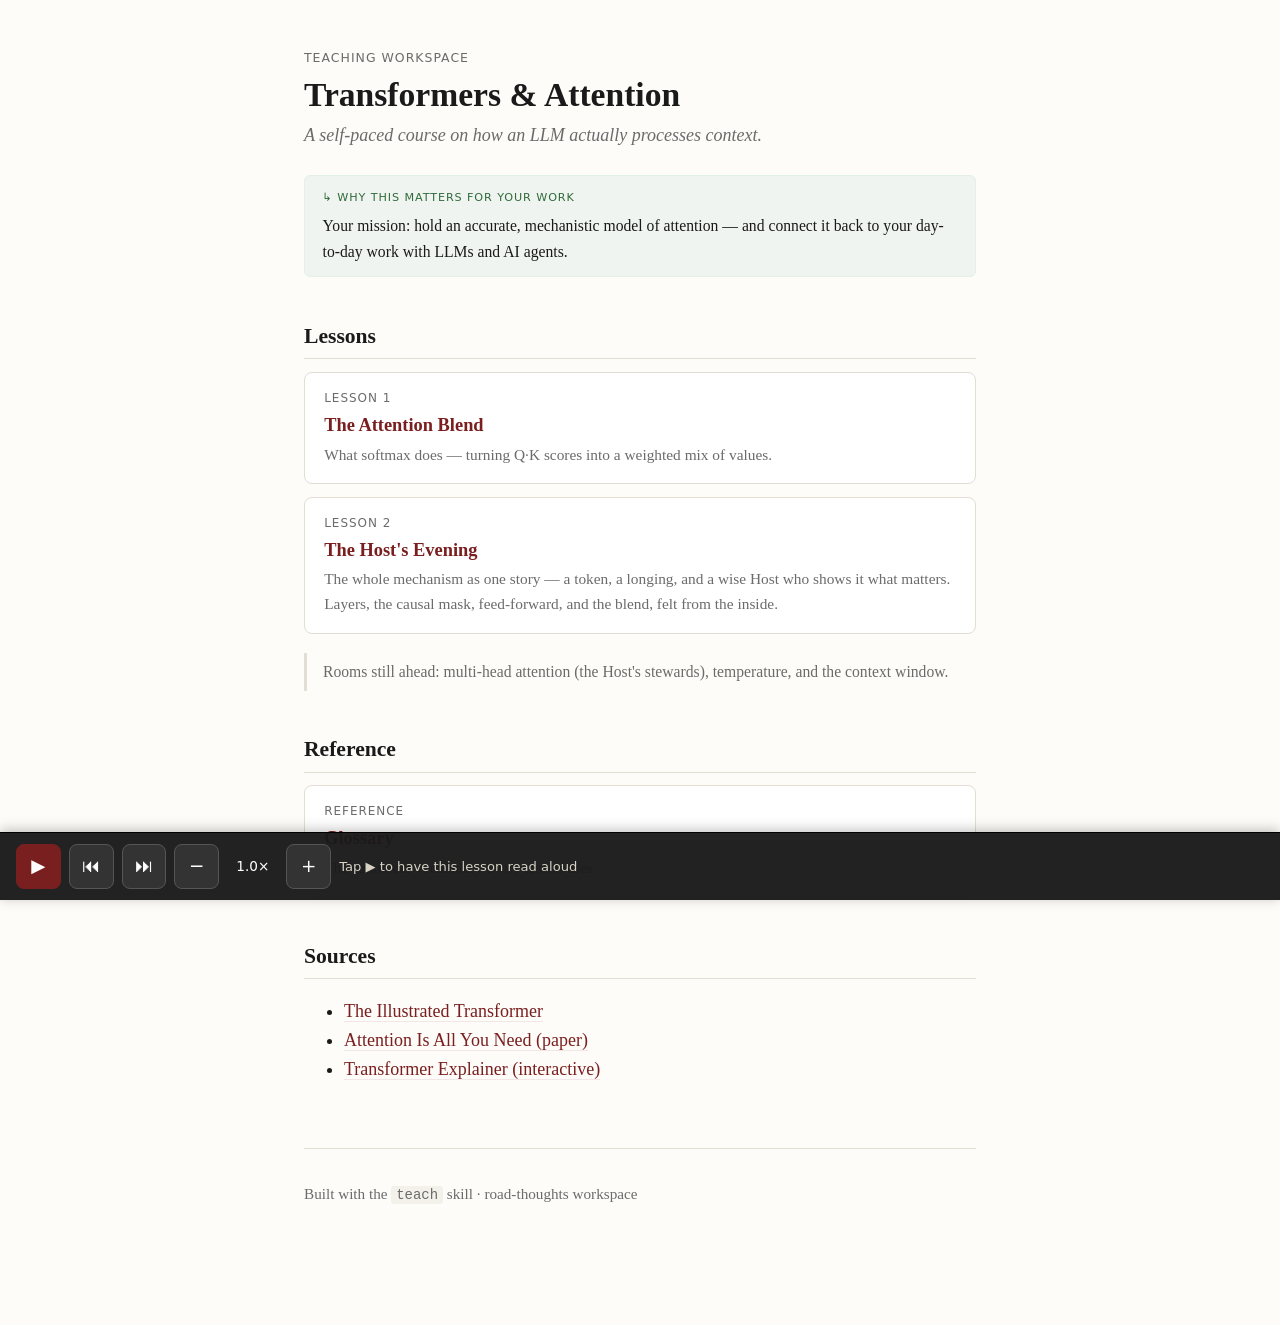
==== index.html @ 41fa2bc3 "Add Lesson 2: The Host's Evening (narrative attention metaphor) - lessons/0002-the-hosts-evening.htm" ====
<!DOCTYPE html>
<html lang="en">
<head>
<meta charset="utf-8" />
<meta name="viewport" content="width=device-width, initial-scale=1" />
<title>Transformers &amp; Attention — Course Home</title>
<link rel="stylesheet" href="assets/lesson.css" />
<script src="assets/speech.js" defer></script>
<style>
  .card { display:block; border:1px solid var(--rule); border-radius:8px;
    padding:1rem 1.2rem; margin:0.8rem 0; background:#fff; }
  .card:hover { border-color: var(--accent); }
  .card .n { font-family: ui-sans-serif, system-ui, sans-serif; font-size:0.75rem;
    letter-spacing:0.08em; text-transform:uppercase; color:var(--muted); }
  .card .t { font-size:1.15rem; font-weight:600; margin:0.15rem 0; }
  .card .d { color:var(--muted); font-size:0.96rem; }
</style>
</head>
<body>
<header>
  <div class="breadcrumb">Teaching Workspace</div>
  <h1>Transformers &amp; Attention</h1>
  <p class="subtitle">A self-paced course on how an LLM actually processes context.</p>
</header>

<main>
  <div class="mission">Your mission: hold an accurate, mechanistic model of attention — and
  connect it back to your day-to-day work with LLMs and AI agents.</div>

  <h2>Lessons</h2>
  <a class="card" href="lessons/0001-the-attention-blend.html">
    <div class="n">Lesson 1</div>
    <div class="t">The Attention Blend</div>
    <div class="d">What softmax does — turning Q·K scores into a weighted mix of values.</div>
  </a>

  <a class="card" href="lessons/0002-the-hosts-evening.html">
    <div class="n">Lesson 2</div>
    <div class="t">The Host's Evening</div>
    <div class="d">The whole mechanism as one story — a token, a longing, and a wise Host who
      shows it what matters. Layers, the causal mask, feed-forward, and the blend, felt from
      the inside.</div>
  </a>

  <p class="note">Rooms still ahead: multi-head attention (the Host's stewards), temperature,
  and the context window.</p>

  <h2>Reference</h2>
  <a class="card" href="reference/glossary.html">
    <div class="n">Reference</div>
    <div class="t">Glossary</div>
    <div class="d">The canonical vocabulary every lesson uses.</div>
  </a>

  <h2>Sources</h2>
  <ul>
    <li><a href="https://jalammar.github.io/illustrated-transformer/">The Illustrated Transformer</a></li>
    <li><a href="https://arxiv.org/abs/1706.03762">Attention Is All You Need (paper)</a></li>
    <li><a href="https://poloclub.github.io/transformer-explainer/">Transformer Explainer (interactive)</a></li>
  </ul>
</main>

<footer>
  <p>Built with the <code>teach</code> skill · road-thoughts workspace</p>
</footer>
</body>
</html>
---- assets/lesson.css ----
/* lesson.css — shared stylesheet for the transformers/attention course.
   Tufte-inspired: quiet typography, generous margins, restrained color.
   Every lesson and reference doc links this so the course looks like one thing. */

:root {
  --ink: #1a1a1a;
  --paper: #fdfcf9;
  --muted: #6b6b6b;
  --rule: #e3ded3;
  --accent: #7a1f1f;      /* deep red, used sparingly */
  --accent-soft: #f3e6e6;
  --key: #1f4e7a;         /* blue, for the "key" role */
  --key-soft: #e3ecf3;
  --value: #2f6b3a;       /* green, for the "value" role */
  --value-soft: #e3f0e6;
  --query: #7a1f1f;       /* red, for the "query" role */
  --query-soft: #f3e6e6;
  --code-bg: #f4f1ea;
  --maxw: 42rem;
}

* { box-sizing: border-box; }

html { -webkit-text-size-adjust: 100%; }

body {
  font-family: "Iowan Old Style", "Palatino Linotype", Palatino, "Book Antiqua",
    Georgia, serif;
  color: var(--ink);
  background: var(--paper);
  line-height: 1.6;
  font-size: 1.125rem;
  margin: 0;
  padding: 3rem 1.5rem 6rem;
}

main, header, footer { max-width: var(--maxw); margin-left: auto; margin-right: auto; }

/* Breadcrumb / course position */
.breadcrumb {
  font-family: ui-sans-serif, system-ui, -apple-system, "Segoe UI", sans-serif;
  font-size: 0.78rem;
  letter-spacing: 0.08em;
  text-transform: uppercase;
  color: var(--muted);
  margin-bottom: 0.5rem;
}

h1 {
  font-size: 2.1rem;
  line-height: 1.15;
  margin: 0.2rem 0 0.4rem;
  font-weight: 600;
}

.subtitle { color: var(--muted); font-style: italic; margin-top: 0; }

h2 {
  font-size: 1.35rem;
  margin-top: 2.6rem;
  margin-bottom: 0.6rem;
  font-weight: 600;
  border-bottom: 1px solid var(--rule);
  padding-bottom: 0.3rem;
}

h3 { font-size: 1.1rem; margin-top: 1.8rem; margin-bottom: 0.3rem; }

p { margin: 0.9rem 0; }

a { color: var(--accent); text-decoration: none; border-bottom: 1px solid var(--accent-soft); }
a:hover { border-bottom-color: var(--accent); }

code, .mono {
  font-family: "SF Mono", "JetBrains Mono", "Fira Code", ui-monospace, Menlo, monospace;
  font-size: 0.92em;
  background: var(--code-bg);
  padding: 0.08em 0.35em;
  border-radius: 3px;
}

/* Role chips: query / key / value */
.role { font-weight: 600; padding: 0.05em 0.4em; border-radius: 4px; white-space: nowrap; }
.role.q { color: var(--query); background: var(--query-soft); }
.role.k { color: var(--key);   background: var(--key-soft); }
.role.v { color: var(--value); background: var(--value-soft); }

/* Margin notes — Tufte sidenote feel, but inline & mobile-safe */
.note {
  border-left: 3px solid var(--rule);
  padding: 0.4rem 0 0.4rem 1rem;
  margin: 1.2rem 0;
  color: var(--muted);
  font-size: 0.98rem;
}

/* Key idea callout */
.keyidea {
  background: var(--accent-soft);
  border-left: 4px solid var(--accent);
  padding: 0.8rem 1.1rem;
  border-radius: 0 6px 6px 0;
  margin: 1.4rem 0;
}
.keyidea strong { color: var(--accent); }

/* The mission tie-in box */
.mission {
  background: #f0f4f0;
  border: 1px solid var(--value-soft);
  border-radius: 6px;
  padding: 0.8rem 1.1rem;
  margin: 1.6rem 0;
  font-size: 0.98rem;
}
.mission::before {
  content: "↳ why this matters for your work";
  display: block;
  font-family: ui-sans-serif, system-ui, sans-serif;
  font-size: 0.7rem;
  letter-spacing: 0.08em;
  text-transform: uppercase;
  color: var(--value);
  margin-bottom: 0.4rem;
}

/* Step list */
ol.steps { counter-reset: step; list-style: none; padding-left: 0; }
ol.steps > li {
  counter-increment: step;
  position: relative;
  padding-left: 2.6rem;
  margin: 1rem 0;
}
ol.steps > li::before {
  content: counter(step);
  position: absolute; left: 0; top: 0;
  width: 1.8rem; height: 1.8rem;
  background: var(--accent); color: #fff;
  border-radius: 50%;
  display: flex; align-items: center; justify-content: center;
  font-family: ui-sans-serif, system-ui, sans-serif;
  font-size: 0.95rem; font-weight: 600;
}

/* Quiz / retrieval widget (shared component contract) */
.quiz {
  background: #fff;
  border: 1px solid var(--rule);
  border-radius: 8px;
  padding: 1.2rem 1.3rem;
  margin: 1.6rem 0;
  box-shadow: 0 1px 3px rgba(0,0,0,0.04);
}
.quiz .q { font-weight: 600; margin-bottom: 0.8rem; }
.quiz button.opt {
  display: block; width: 100%; text-align: left;
  font: inherit; font-size: 0.98rem;
  background: var(--paper); border: 1px solid var(--rule);
  border-radius: 6px; padding: 0.6rem 0.8rem; margin: 0.4rem 0;
  cursor: pointer; transition: background 0.15s, border-color 0.15s;
}
.quiz button.opt:hover { border-color: var(--accent); }
.quiz button.opt.correct { background: var(--value-soft); border-color: var(--value); }
.quiz button.opt.wrong   { background: var(--query-soft); border-color: var(--query); }
.quiz .feedback { margin-top: 0.7rem; font-size: 0.96rem; min-height: 1.4rem; }
.quiz .feedback.show { animation: fade 0.3s ease; }
@keyframes fade { from { opacity: 0; } to { opacity: 1; } }

table.attn { border-collapse: collapse; margin: 1.2rem 0; font-size: 0.95rem; width: 100%; }
table.attn th, table.attn td { border: 1px solid var(--rule); padding: 0.4rem 0.6rem; text-align: center; }
table.attn th { background: var(--code-bg); font-family: ui-sans-serif, system-ui, sans-serif; font-size: 0.85rem; }

footer {
  margin-top: 4rem;
  border-top: 1px solid var(--rule);
  padding-top: 1.2rem;
  font-size: 0.95rem;
  color: var(--muted);
}
.nav { display: flex; justify-content: space-between; gap: 1rem; flex-wrap: wrap; }

.ask {
  background: var(--accent-soft);
  border-radius: 6px; padding: 0.7rem 1rem; margin: 1.4rem 0;
  font-size: 0.96rem;
}
.ask::before { content: "💬 "; }

/* ── Artifact state-cards (story props that map to internal states) ── */
.artifact {
  display: flex; gap: 1rem; align-items: flex-start;
  background: linear-gradient(180deg, #fffdf7, #faf6ec);
  border: 1px solid var(--rule);
  border-left: 4px solid var(--accent);
  border-radius: 8px;
  padding: 0.9rem 1.1rem;
  margin: 1.4rem 0;
  box-shadow: 0 1px 4px rgba(0,0,0,0.05);
}
.artifact .icon { font-size: 2rem; line-height: 1; flex: 0 0 auto; }
.artifact .body { flex: 1 1 auto; }
.artifact .name {
  font-weight: 600; font-size: 1.05rem; display: block;
}
.artifact .maps {
  display: block; font-style: italic; color: var(--accent);
  font-size: 0.9rem; margin: 0.1rem 0 0.5rem;
}
.artifact .desc { display: block; font-size: 0.98rem; }

/* Movement / scene heading inside a story */
.movement {
  font-family: ui-sans-serif, system-ui, sans-serif;
  font-size: 0.78rem; letter-spacing: 0.12em; text-transform: uppercase;
  color: var(--muted); margin: 2.4rem 0 0.2rem;
}

/* ── Hands-free audio player (assets/speech.js) ───────────────────── */
.tts-bar {
  position: fixed; left: 0; right: 0; bottom: 0; z-index: 1000;
  display: flex; align-items: center; gap: 0.5rem;
  padding: 0.7rem 1rem calc(0.7rem + env(safe-area-inset-bottom));
  background: rgba(26,26,26,0.96);
  border-top: 1px solid #000;
  font-family: ui-sans-serif, system-ui, -apple-system, sans-serif;
  box-shadow: 0 -2px 12px rgba(0,0,0,0.25);
}
.tts-bar button {
  font: inherit; color: #fff; background: #333; border: 1px solid #555;
  border-radius: 8px; padding: 0.55rem 0.7rem; min-width: 2.8rem;
  min-height: 2.8rem; font-size: 1.15rem; cursor: pointer; line-height: 1;
}
.tts-bar button.primary { background: var(--accent); border-color: var(--accent); flex: 0 0 auto; }
.tts-bar button:active { transform: scale(0.96); }
.tts-bar .tts-status {
  color: #d8d2c4; font-size: 0.82rem; flex: 1 1 auto;
  white-space: nowrap; overflow: hidden; text-overflow: ellipsis;
}
.tts-bar .tts-speed { color: #fff; font-size: 0.85rem; min-width: 3.2rem; text-align: center; }
body.has-tts { padding-bottom: 6.5rem; }

/* Current block being read aloud */
.tts-active {
  background: #fff6d6;
  box-shadow: 0 0 0 0.4rem #fff6d6;
  border-radius: 3px;
  scroll-margin-top: 30vh;
  scroll-margin-bottom: 30vh;
}
@media (prefers-reduced-motion: no-preference) {
  .tts-active { transition: background 0.2s; }
}
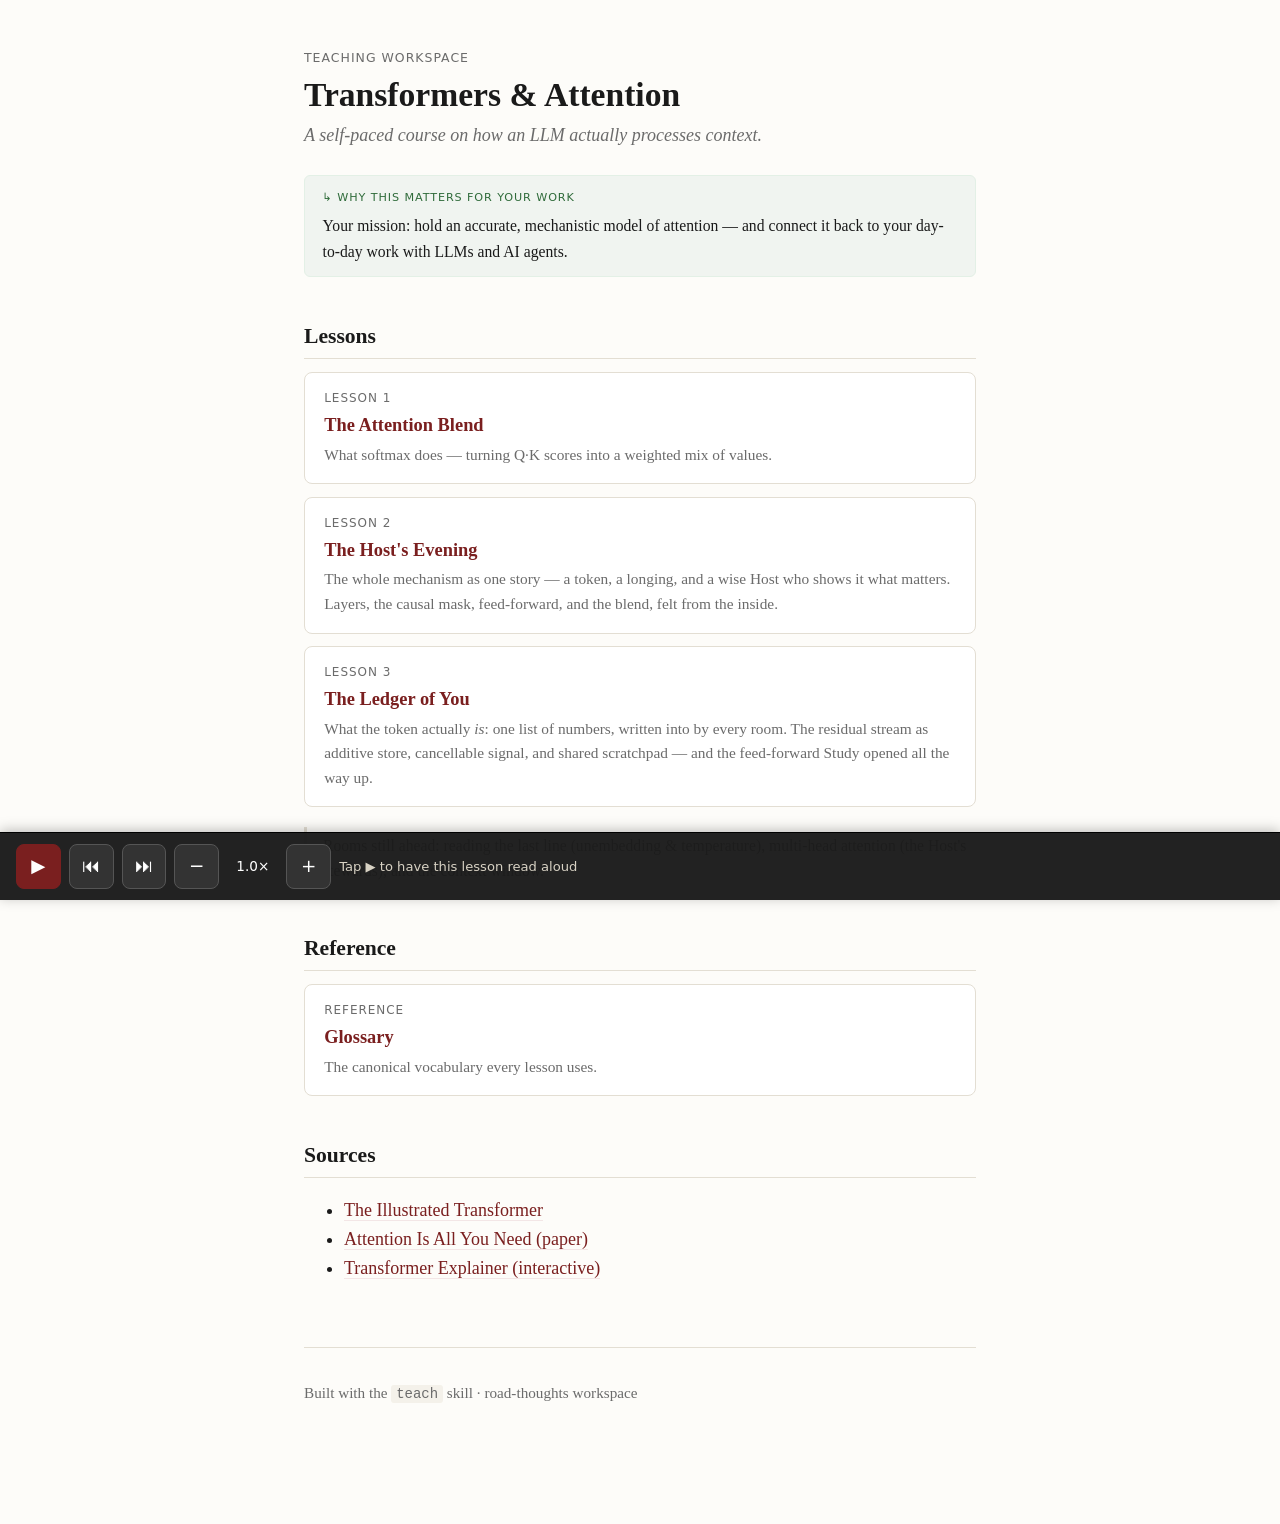
==== commit 32dcdd8e: "Add Lesson 3: The Ledger of You (residual stream + feed-forward) - lessons/0003-the-ledger-of-you.ht" ====
--- a/index.html
+++ b/index.html
@@ -42,8 +42,16 @@
       the inside.</div>
   </a>
 
-  <p class="note">Rooms still ahead: multi-head attention (the Host's stewards), temperature,
-  and the context window.</p>
+  <a class="card" href="lessons/0003-the-ledger-of-you.html">
+    <div class="n">Lesson 3</div>
+    <div class="t">The Ledger of You</div>
+    <div class="d">What the token actually <em>is</em>: one list of numbers, written into by every
+      room. The residual stream as additive store, cancellable signal, and shared scratchpad — and
+      the feed-forward Study opened all the way up.</div>
+  </a>
+
+  <p class="note">Rooms still ahead: reading the last line (unembedding &amp; temperature),
+  multi-head attention (the Host's stewards), and the context window.</p>
 
   <h2>Reference</h2>
   <a class="card" href="reference/glossary.html">
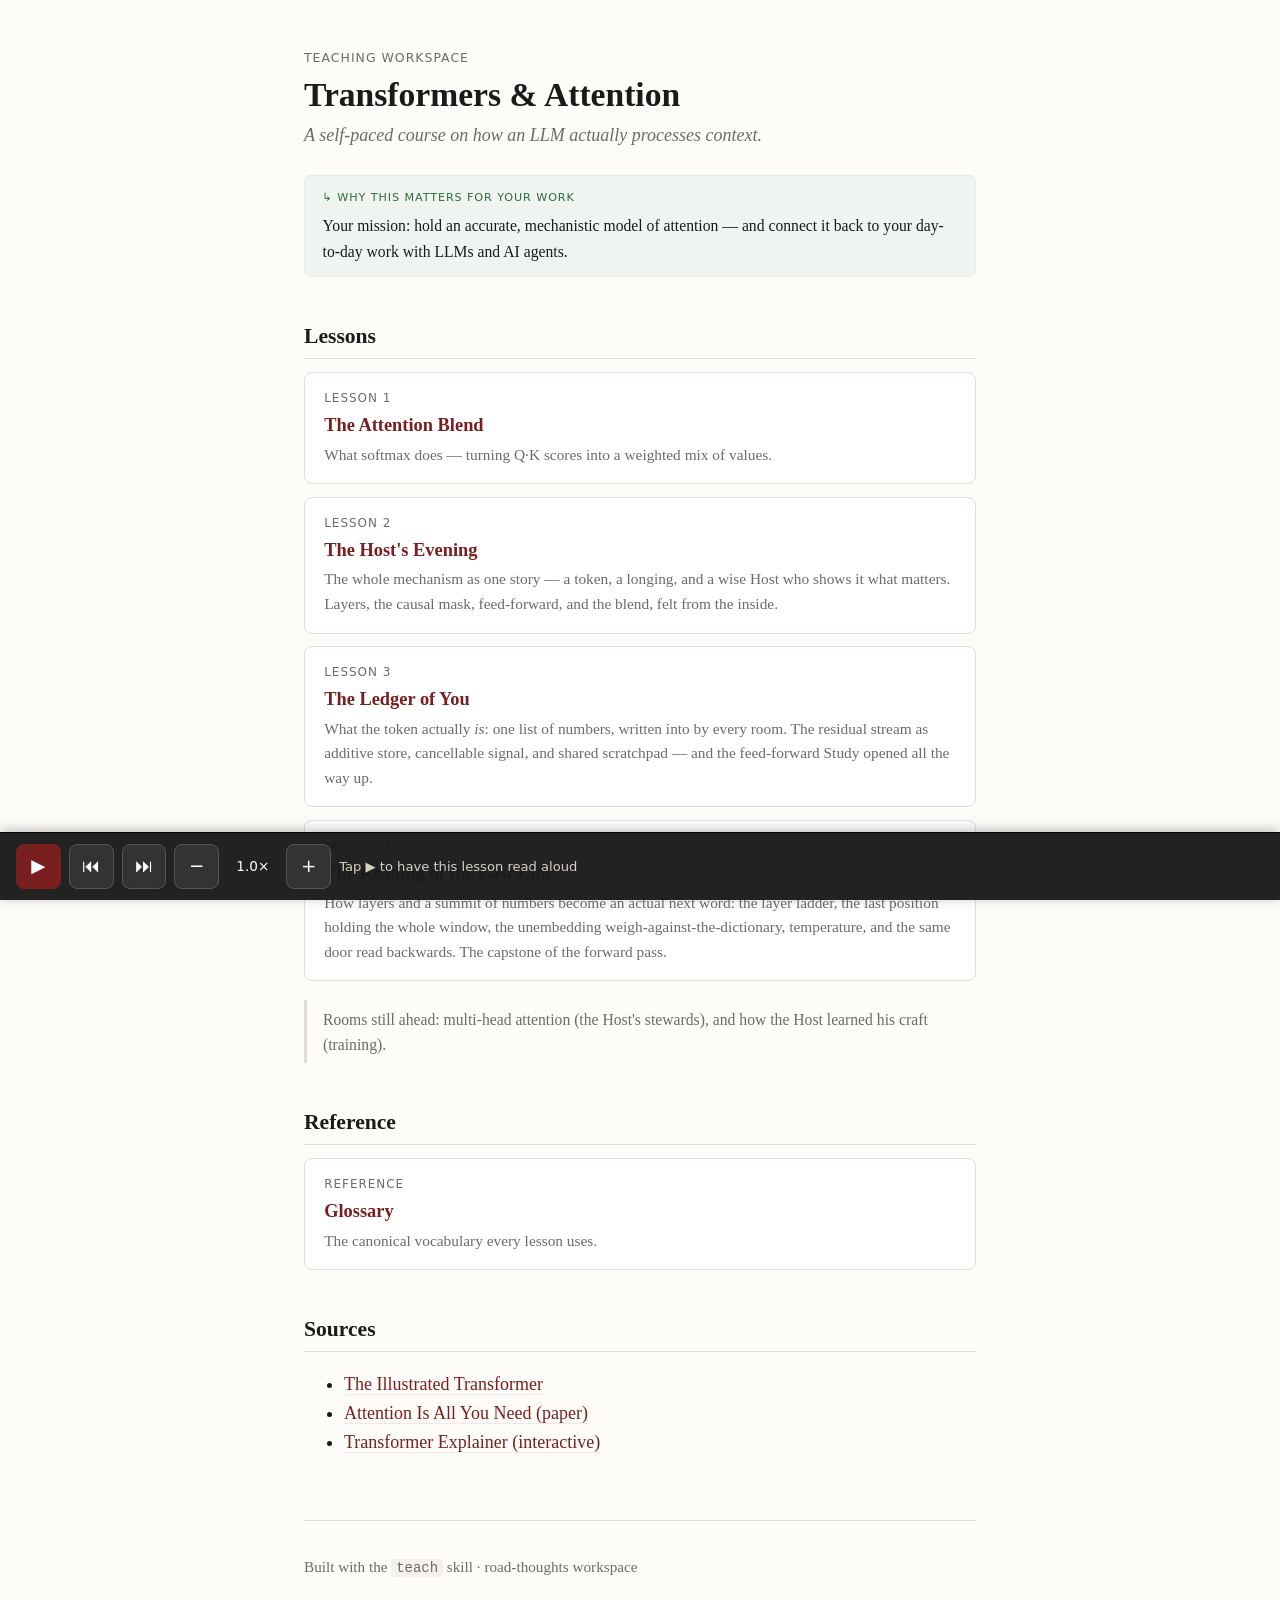
==== commit cf2f4b9d: "Add Lesson 4: The Reading of the Last Line (read-out capstone) - lessons/0004-the-reading-of-the-las" ====
--- a/index.html
+++ b/index.html
@@ -50,8 +50,16 @@
       the feed-forward Study opened all the way up.</div>
   </a>
 
-  <p class="note">Rooms still ahead: reading the last line (unembedding &amp; temperature),
-  multi-head attention (the Host's stewards), and the context window.</p>
+  <a class="card" href="lessons/0004-the-reading-of-the-last-line.html">
+    <div class="n">Lesson 4</div>
+    <div class="t">The Reading of the Last Line</div>
+    <div class="d">How layers and a summit of numbers become an actual next word: the layer ladder,
+      the last position holding the whole window, the unembedding weigh-against-the-dictionary,
+      temperature, and the same door read backwards. The capstone of the forward pass.</div>
+  </a>
+
+  <p class="note">Rooms still ahead: multi-head attention (the Host's stewards), and how the Host
+  learned his craft (training).</p>
 
   <h2>Reference</h2>
   <a class="card" href="reference/glossary.html">
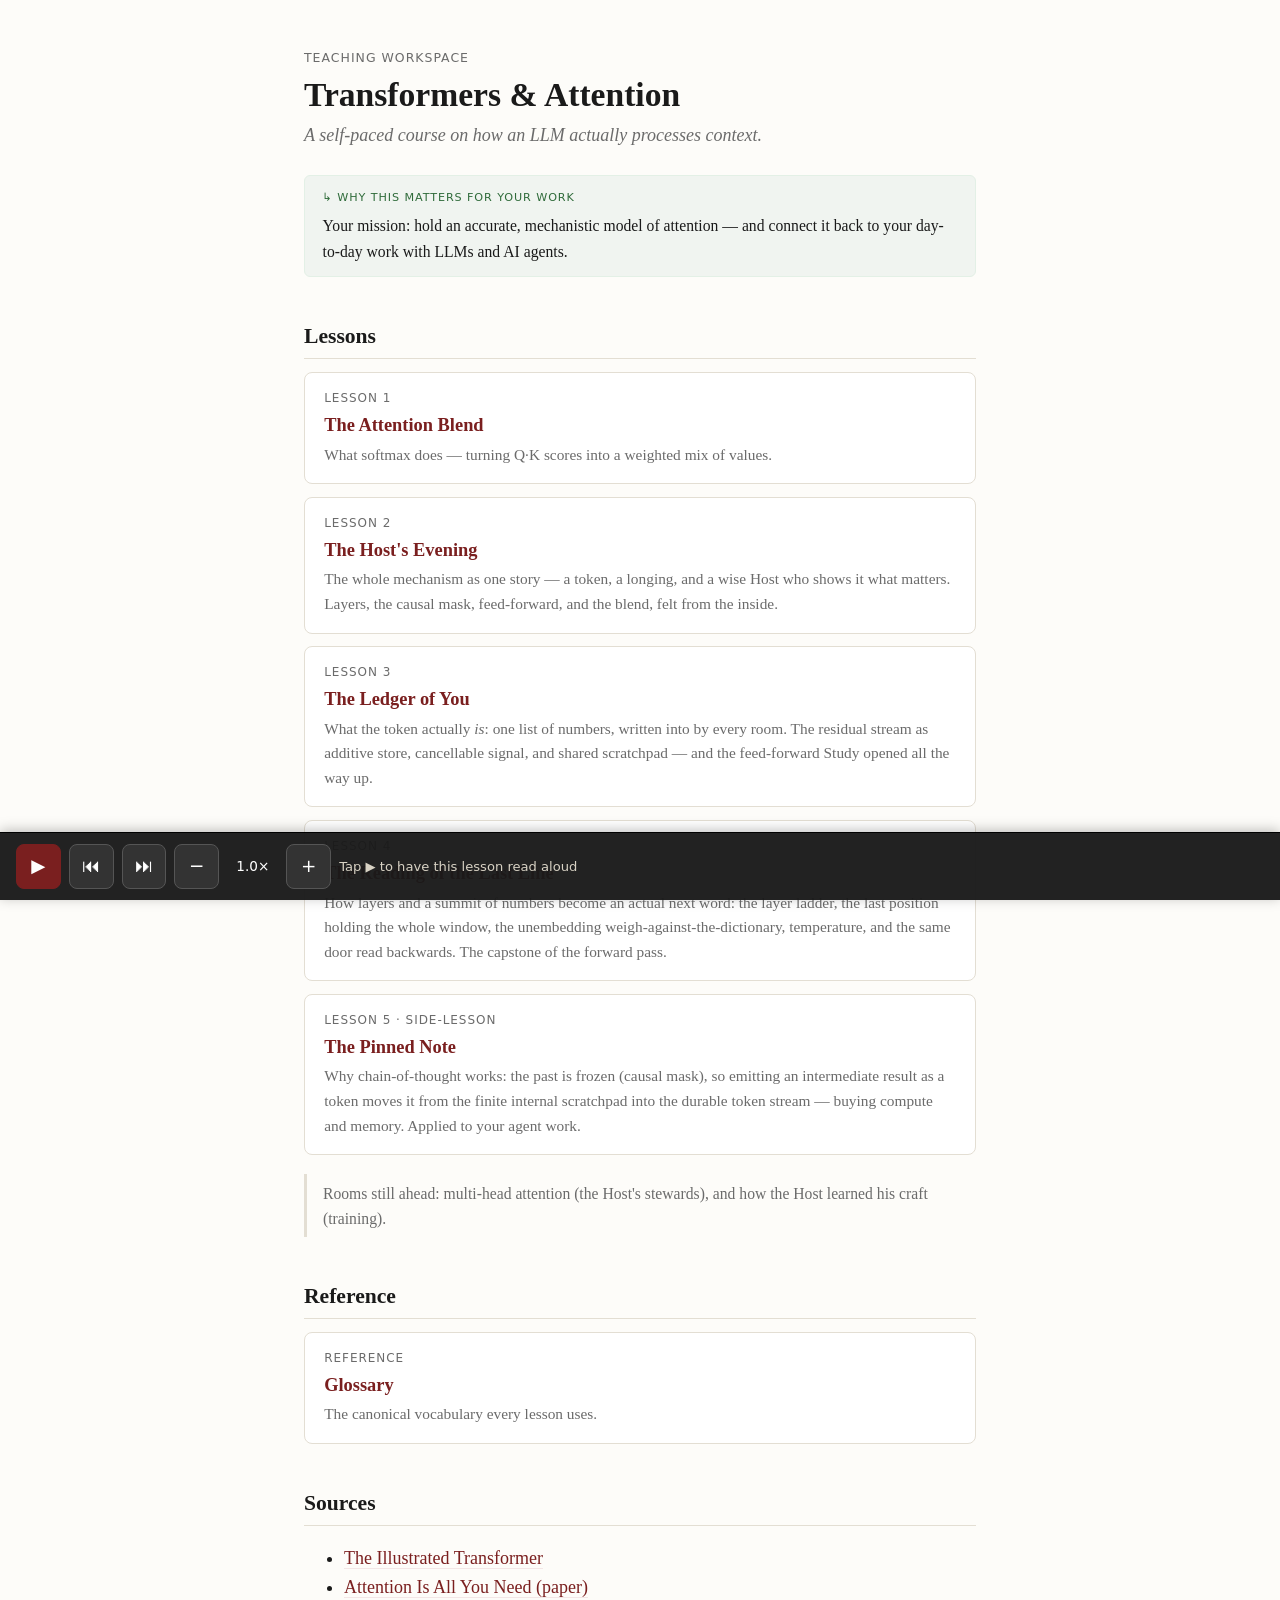
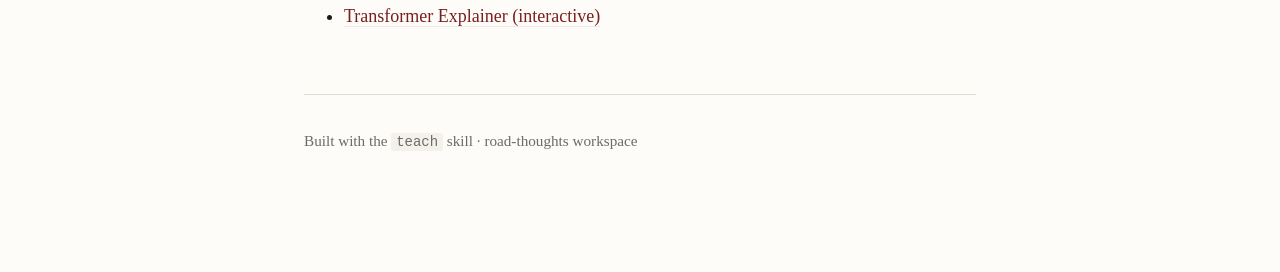
==== commit 1406d1e3: "Add Lesson 5 (side): The Pinned Note — why chain-of-thought works - lessons/0005-the-pinned-note.htm" ====
--- a/index.html
+++ b/index.html
@@ -58,6 +58,14 @@
       temperature, and the same door read backwards. The capstone of the forward pass.</div>
   </a>
 
+  <a class="card" href="lessons/0005-the-pinned-note.html">
+    <div class="n">Lesson 5 · side-lesson</div>
+    <div class="t">The Pinned Note</div>
+    <div class="d">Why chain-of-thought works: the past is frozen (causal mask), so emitting an
+      intermediate result as a token moves it from the finite internal scratchpad into the durable
+      token stream — buying compute and memory. Applied to your agent work.</div>
+  </a>
+
   <p class="note">Rooms still ahead: multi-head attention (the Host's stewards), and how the Host
   learned his craft (training).</p>
 
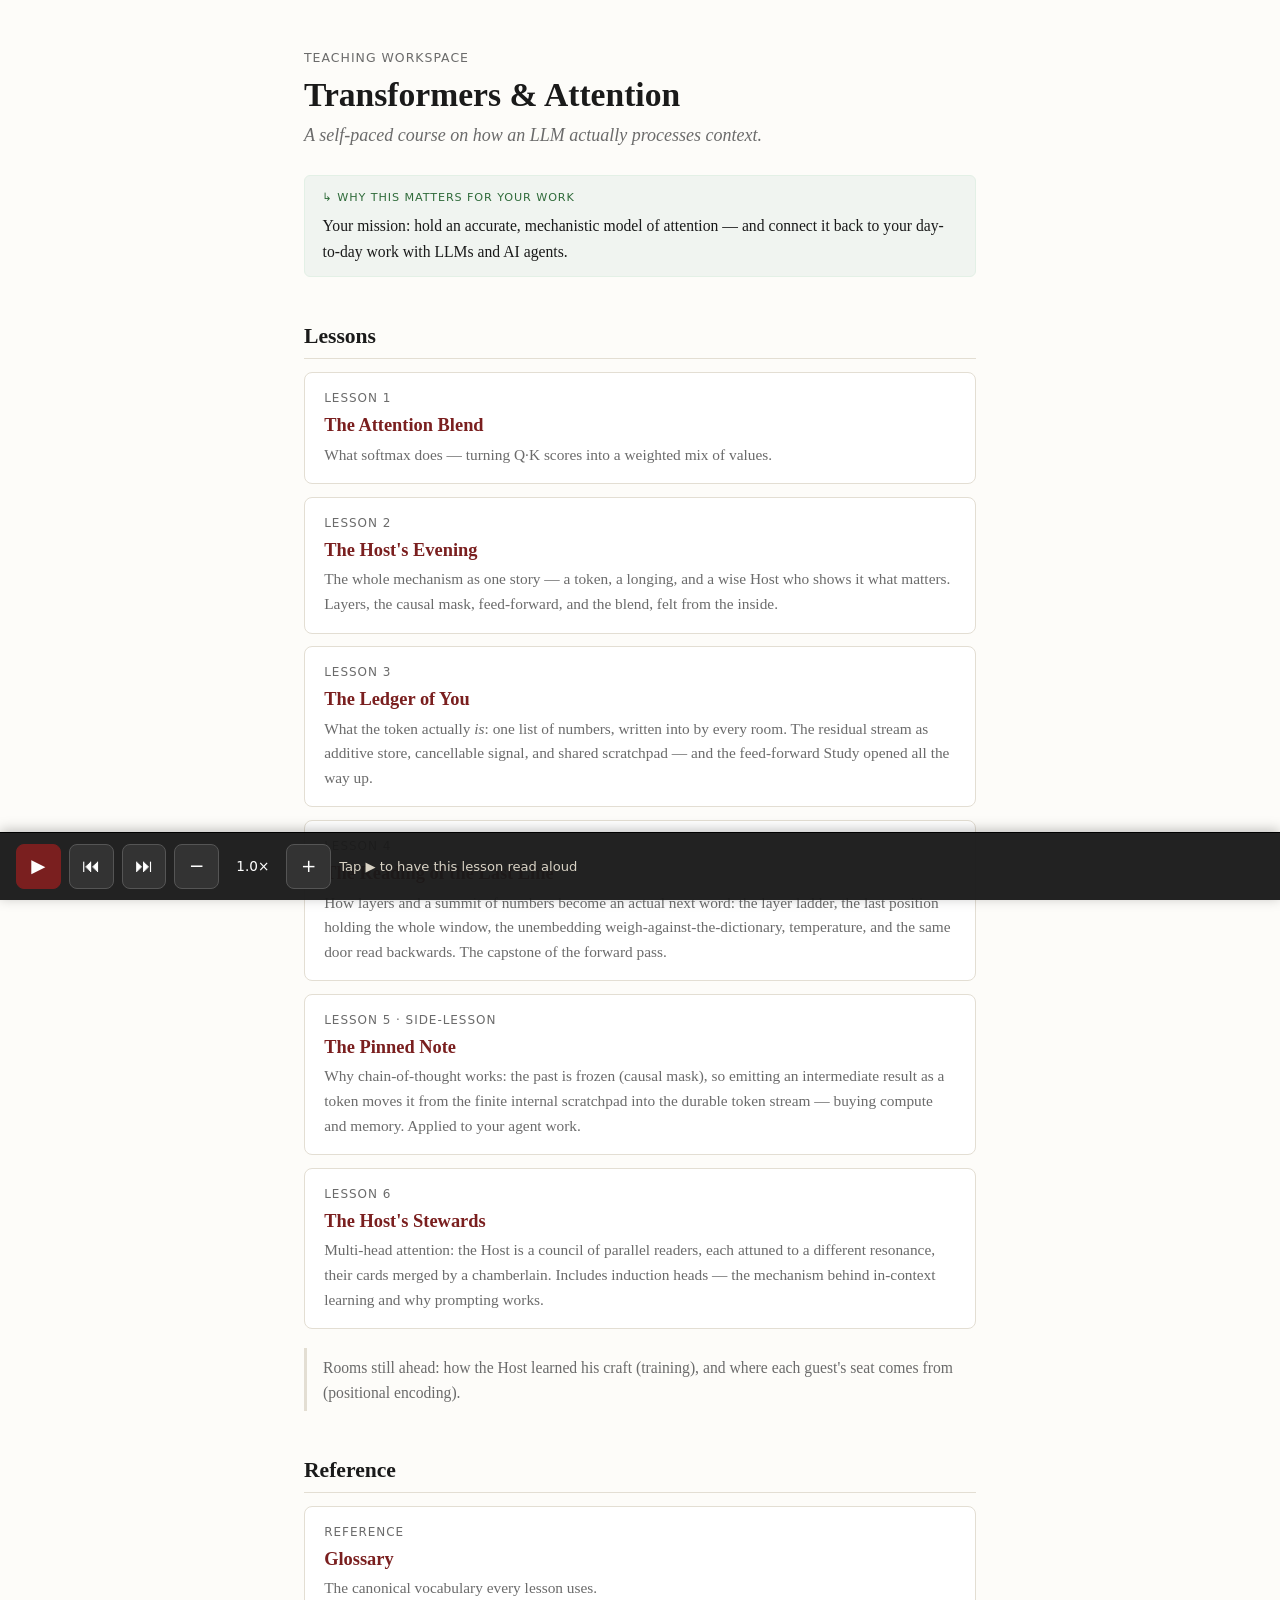
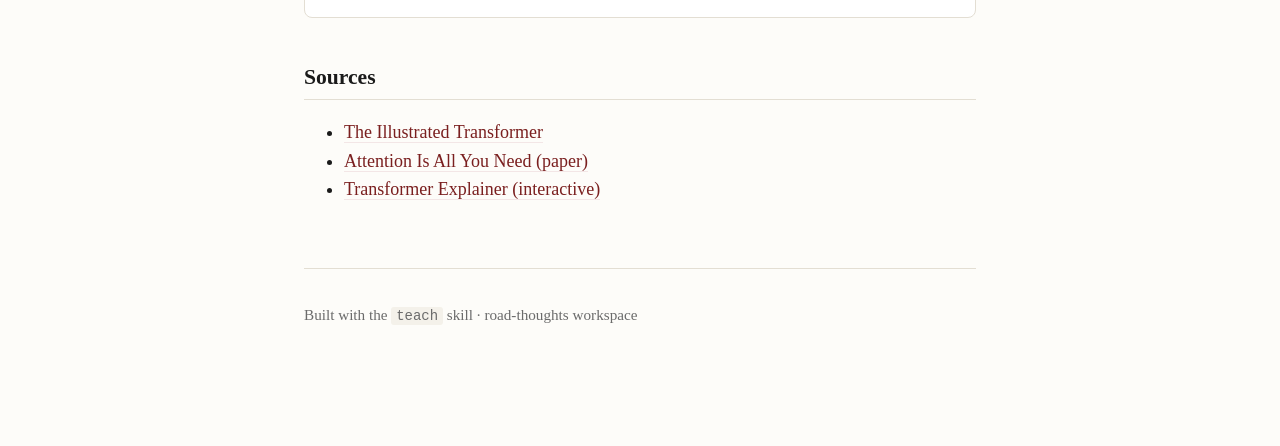
==== commit 915aeeac: "Add Lesson 6: The Host's Stewards (multi-head attention + induction heads) - lessons/0006-the-hosts-" ====
--- a/index.html
+++ b/index.html
@@ -66,8 +66,16 @@
       token stream — buying compute and memory. Applied to your agent work.</div>
   </a>
 
-  <p class="note">Rooms still ahead: multi-head attention (the Host's stewards), and how the Host
-  learned his craft (training).</p>
+  <a class="card" href="lessons/0006-the-hosts-stewards.html">
+    <div class="n">Lesson 6</div>
+    <div class="t">The Host's Stewards</div>
+    <div class="d">Multi-head attention: the Host is a council of parallel readers, each attuned to a
+      different resonance, their cards merged by a chamberlain. Includes induction heads — the
+      mechanism behind in-context learning and why prompting works.</div>
+  </a>
+
+  <p class="note">Rooms still ahead: how the Host learned his craft (training), and where each guest's
+  seat comes from (positional encoding).</p>
 
   <h2>Reference</h2>
   <a class="card" href="reference/glossary.html">
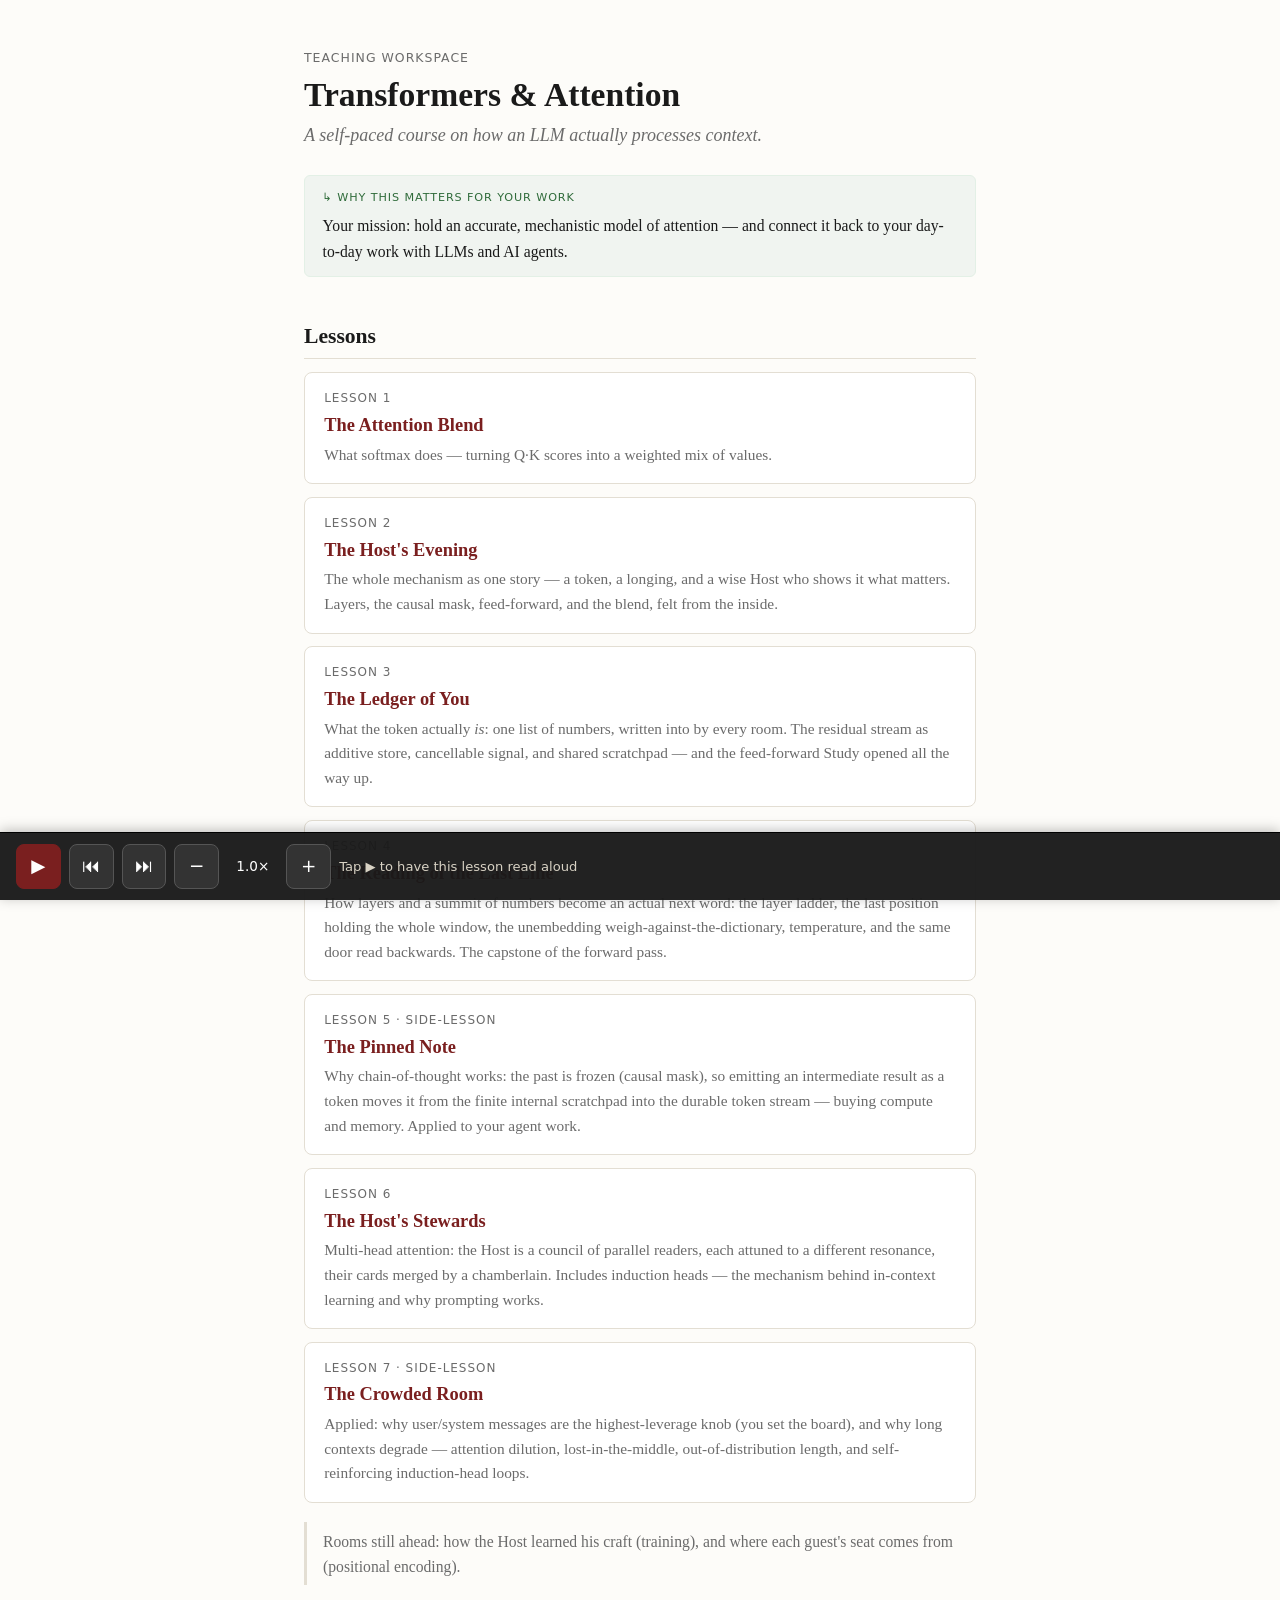
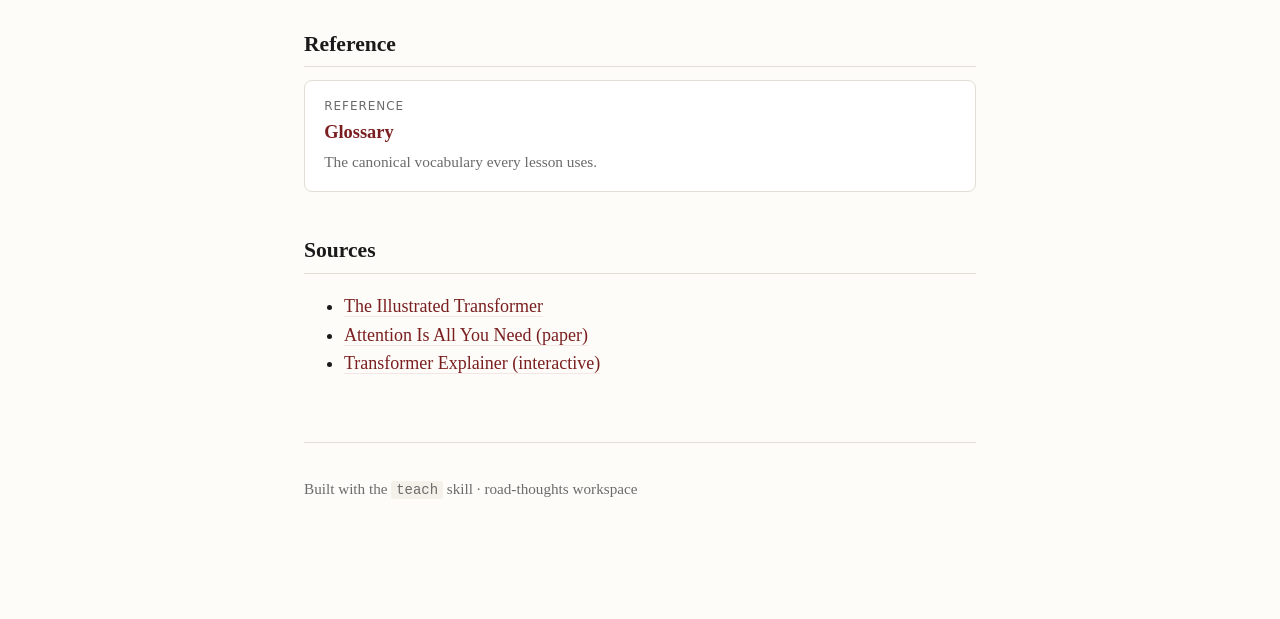
==== commit d4783fd5: "Add Lesson 7 (side): The Crowded Room — prompt leverage & context degradation - lessons/0007-the-cro" ====
--- a/index.html
+++ b/index.html
@@ -74,6 +74,14 @@
       mechanism behind in-context learning and why prompting works.</div>
   </a>
 
+  <a class="card" href="lessons/0007-the-crowded-room.html">
+    <div class="n">Lesson 7 · side-lesson</div>
+    <div class="t">The Crowded Room</div>
+    <div class="d">Applied: why user/system messages are the highest-leverage knob (you set the board),
+      and why long contexts degrade — attention dilution, lost-in-the-middle, out-of-distribution
+      length, and self-reinforcing induction-head loops.</div>
+  </a>
+
   <p class="note">Rooms still ahead: how the Host learned his craft (training), and where each guest's
   seat comes from (positional encoding).</p>
 
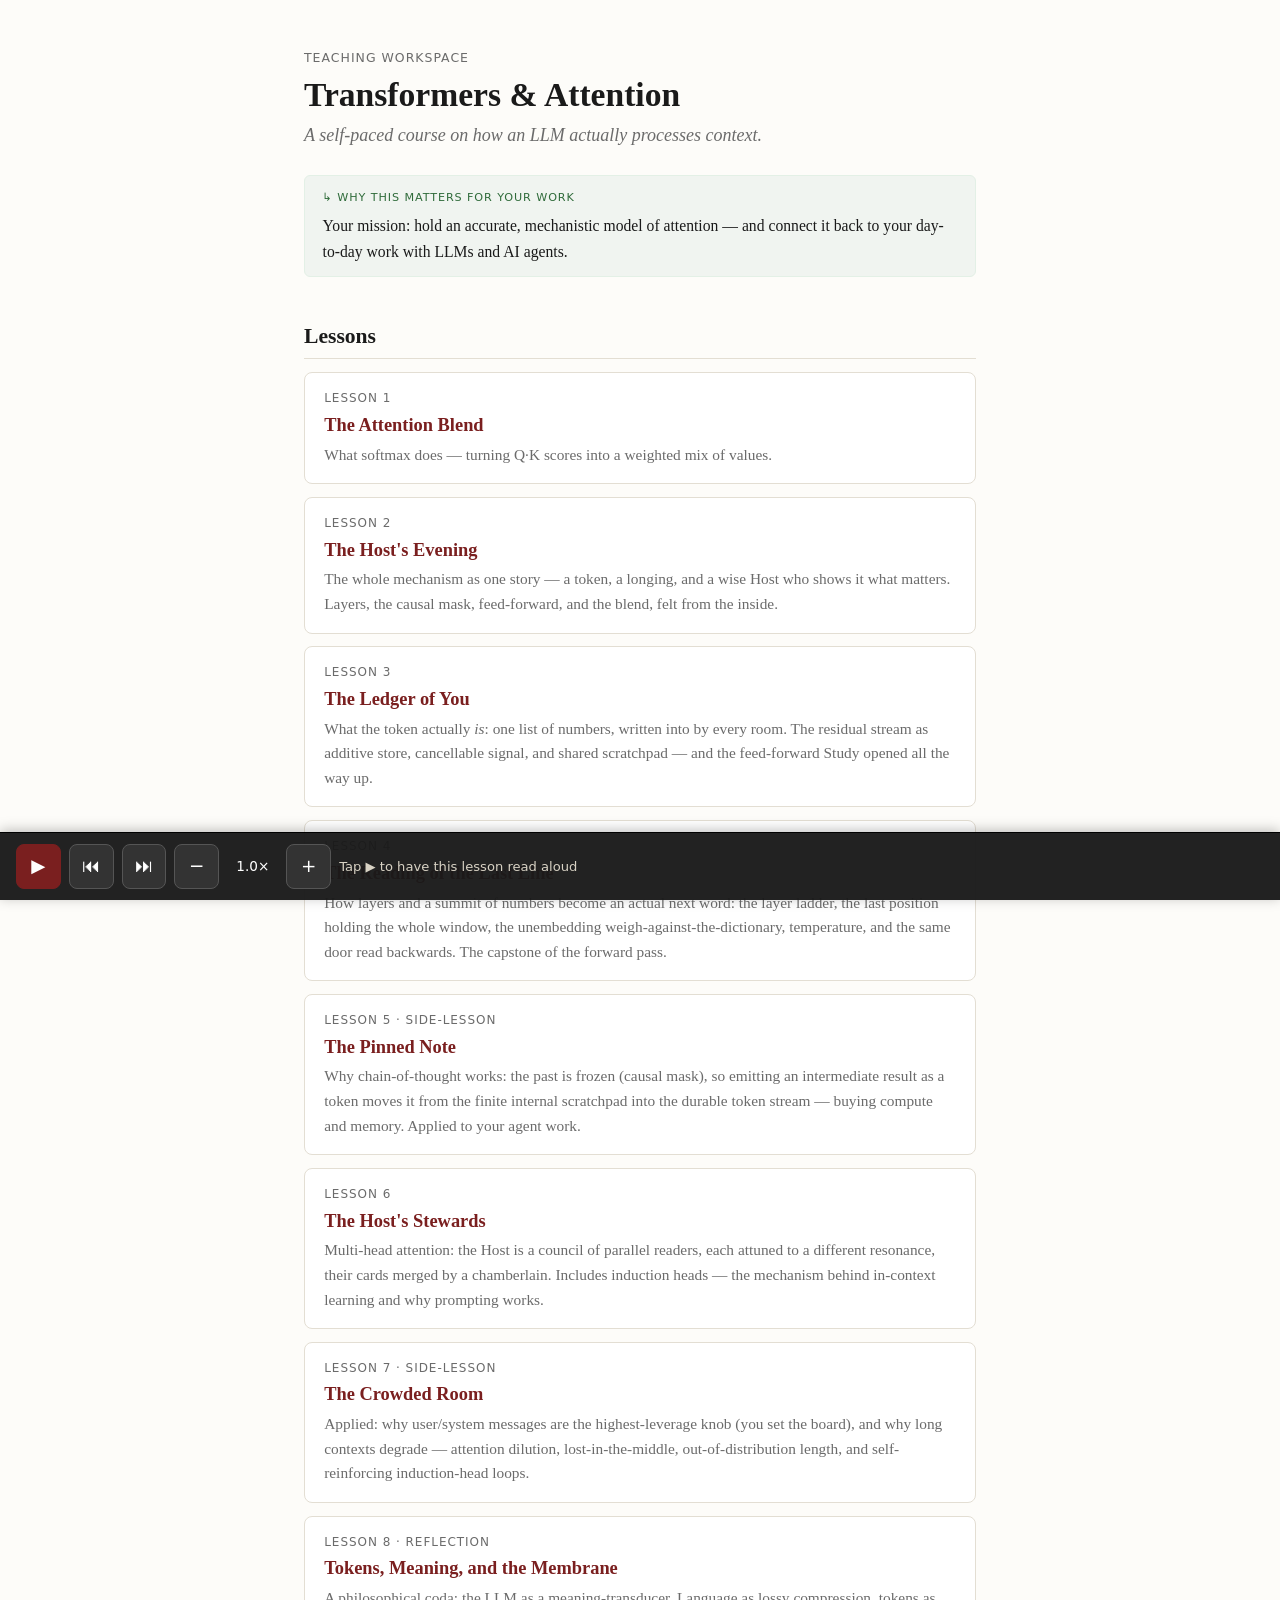
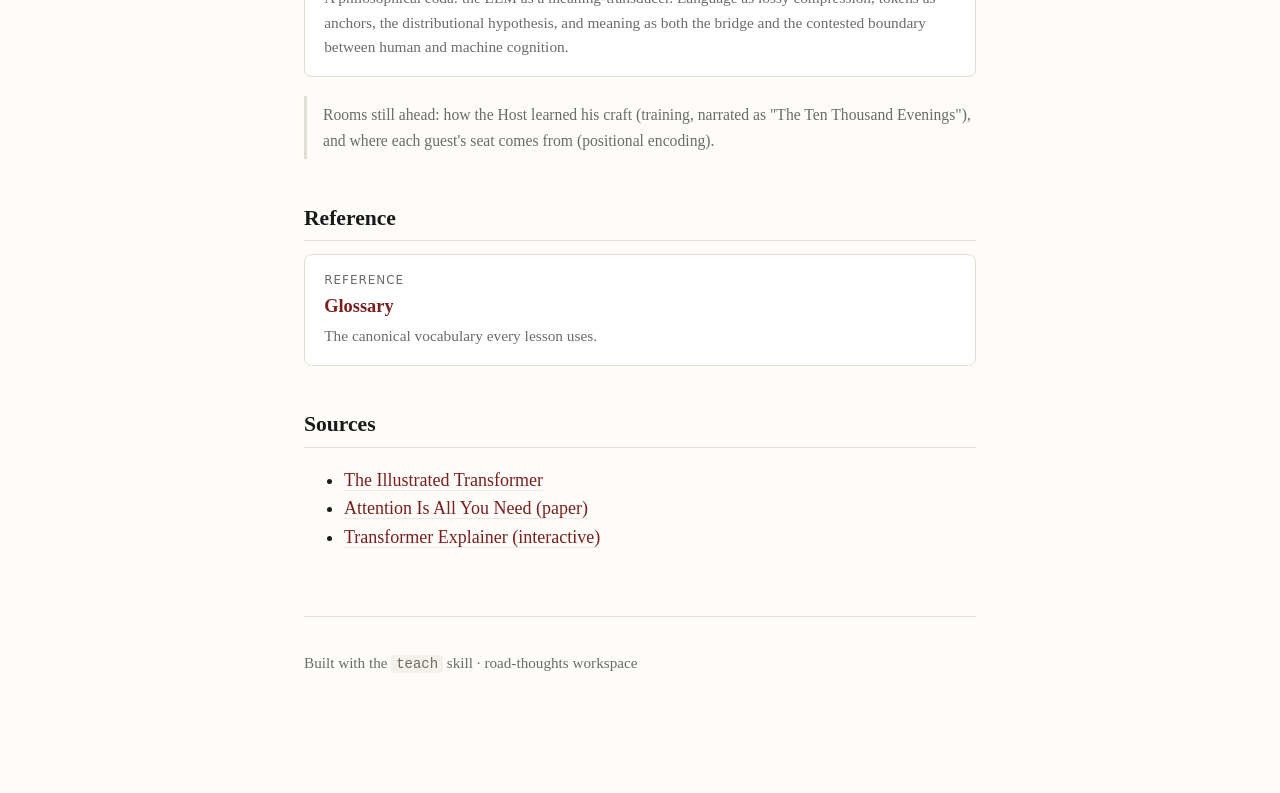
==== commit 638c109e: "Add Lesson 8 (reflection): Tokens, Meaning, and the Membrane - lessons/0008-tokens-meaning-and-the-m" ====
--- a/index.html
+++ b/index.html
@@ -82,8 +82,16 @@
       length, and self-reinforcing induction-head loops.</div>
   </a>
 
-  <p class="note">Rooms still ahead: how the Host learned his craft (training), and where each guest's
-  seat comes from (positional encoding).</p>
+  <a class="card" href="lessons/0008-tokens-meaning-and-the-membrane.html">
+    <div class="n">Lesson 8 · reflection</div>
+    <div class="t">Tokens, Meaning, and the Membrane</div>
+    <div class="d">A philosophical coda: the LLM as a meaning-transducer. Language as lossy compression,
+      tokens as anchors, the distributional hypothesis, and meaning as both the bridge and the
+      contested boundary between human and machine cognition.</div>
+  </a>
+
+  <p class="note">Rooms still ahead: how the Host learned his craft (training, narrated as "The Ten
+  Thousand Evenings"), and where each guest's seat comes from (positional encoding).</p>
 
   <h2>Reference</h2>
   <a class="card" href="reference/glossary.html">
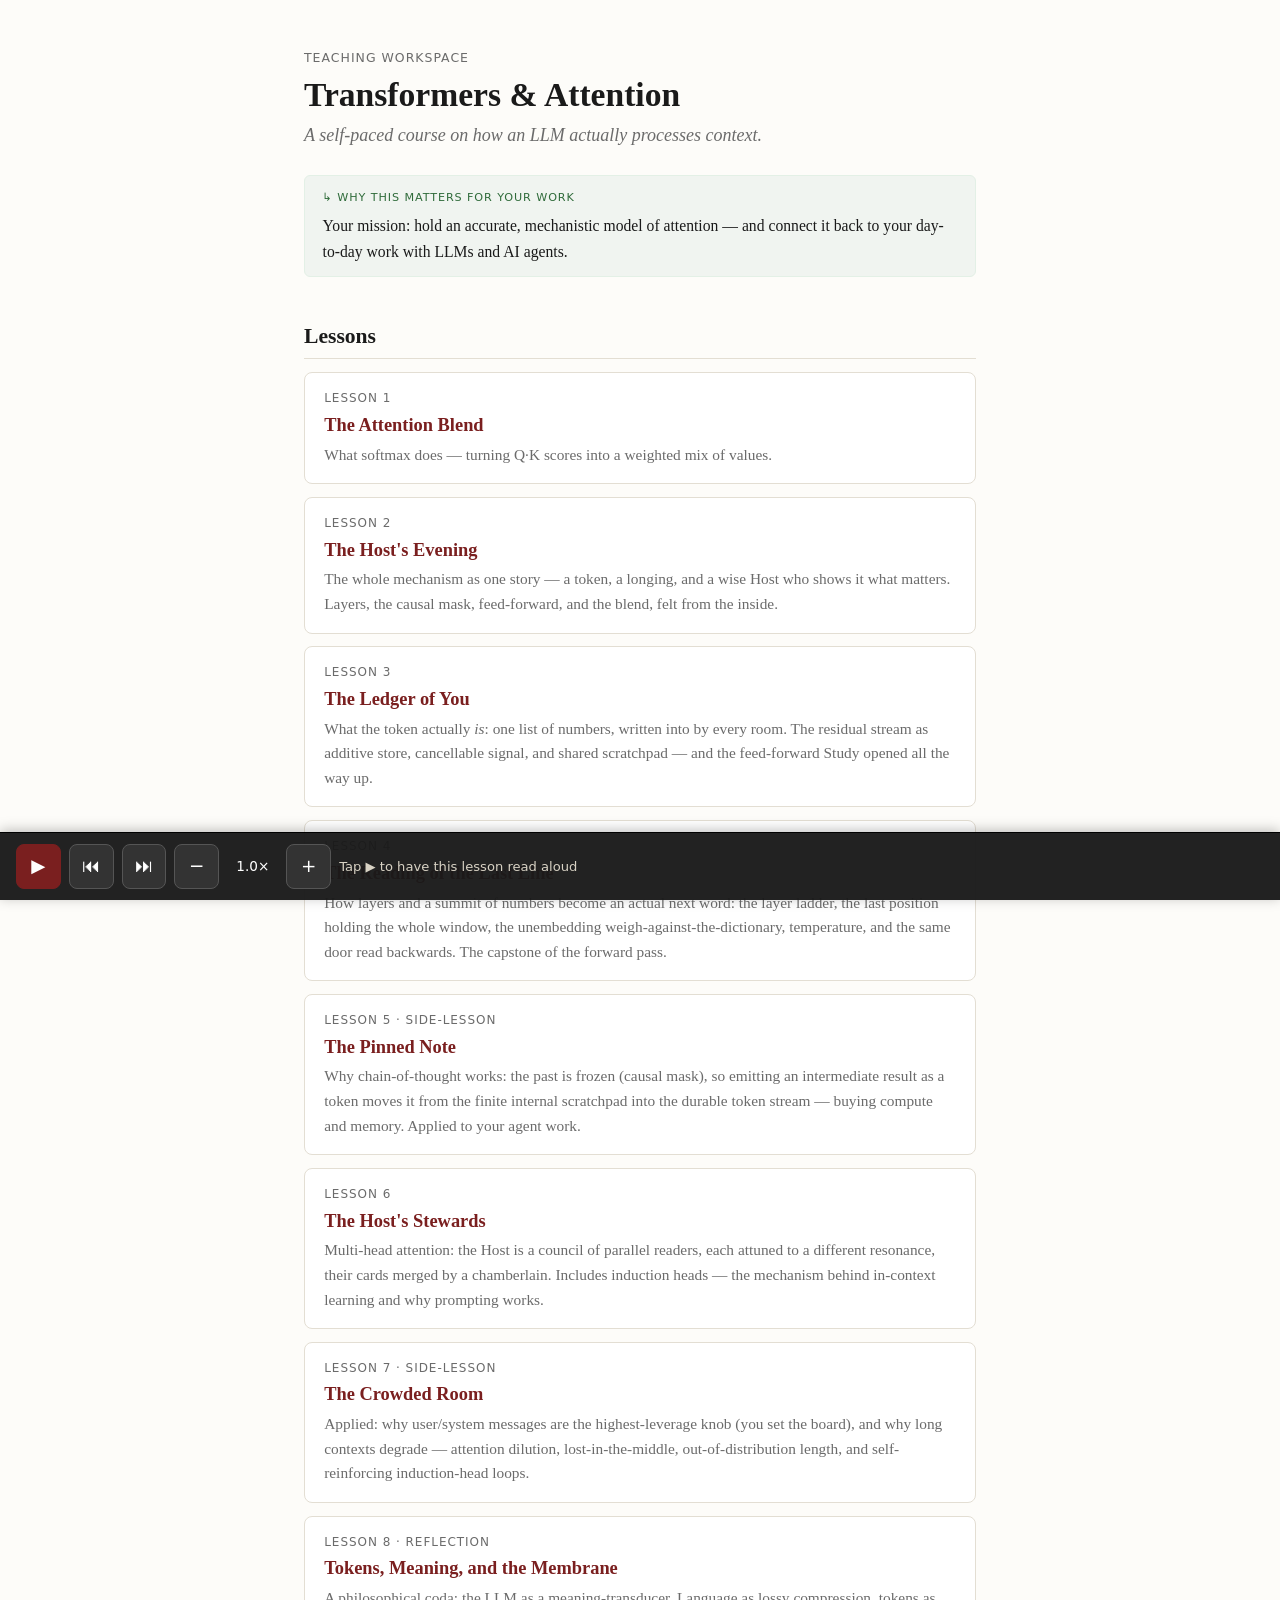
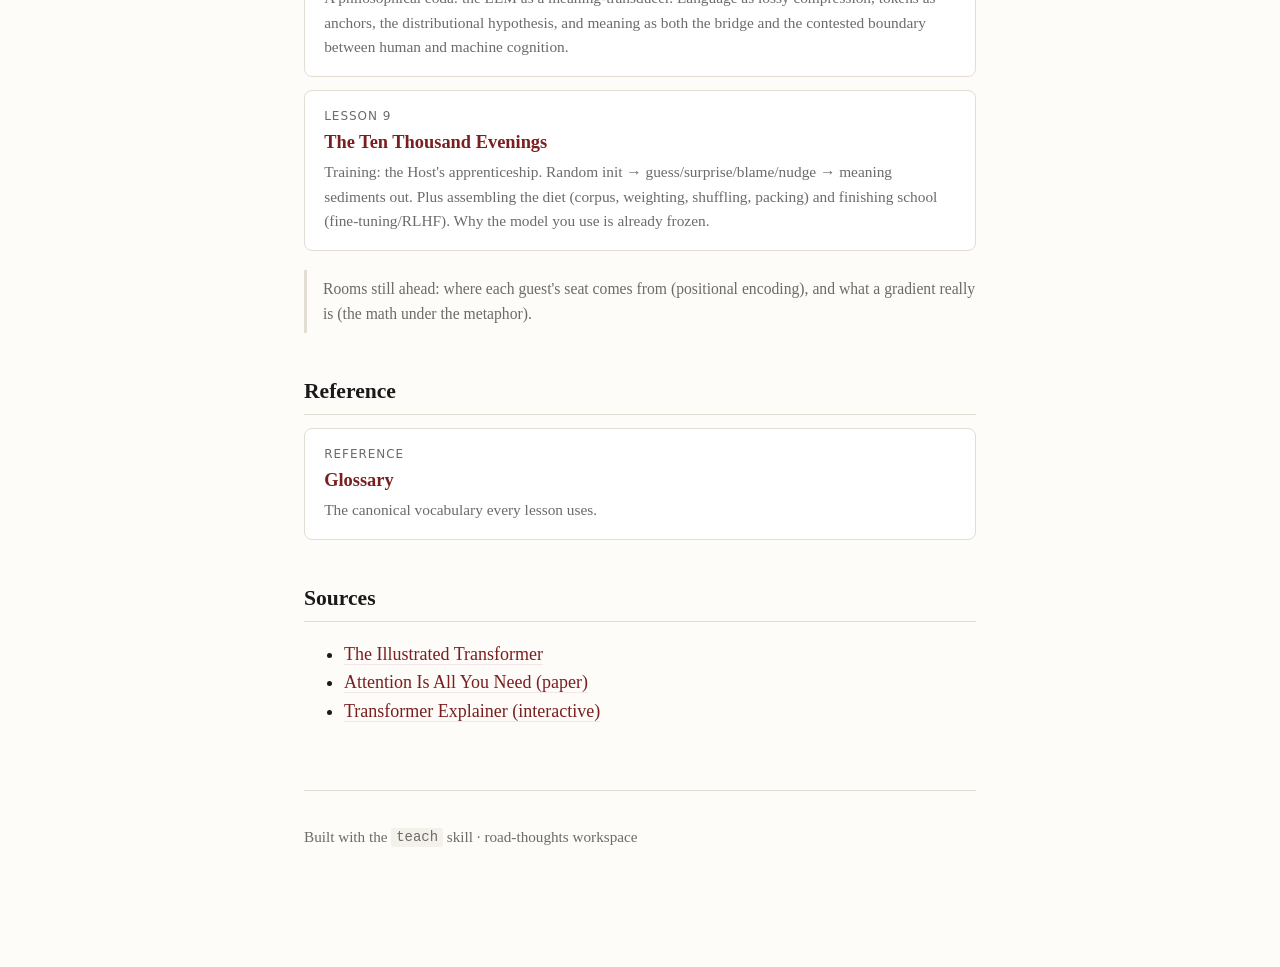
==== commit 8bd94197: "Add Lesson 9: The Ten Thousand Evenings (training + data pipeline) - lessons/0009-the-ten-thousand-e" ====
--- a/index.html
+++ b/index.html
@@ -90,8 +90,16 @@
       contested boundary between human and machine cognition.</div>
   </a>
 
-  <p class="note">Rooms still ahead: how the Host learned his craft (training, narrated as "The Ten
-  Thousand Evenings"), and where each guest's seat comes from (positional encoding).</p>
+  <a class="card" href="lessons/0009-the-ten-thousand-evenings.html">
+    <div class="n">Lesson 9</div>
+    <div class="t">The Ten Thousand Evenings</div>
+    <div class="d">Training: the Host's apprenticeship. Random init → guess/surprise/blame/nudge →
+      meaning sediments out. Plus assembling the diet (corpus, weighting, shuffling, packing) and
+      finishing school (fine-tuning/RLHF). Why the model you use is already frozen.</div>
+  </a>
+
+  <p class="note">Rooms still ahead: where each guest's seat comes from (positional encoding), and
+  what a gradient really is (the math under the metaphor).</p>
 
   <h2>Reference</h2>
   <a class="card" href="reference/glossary.html">
